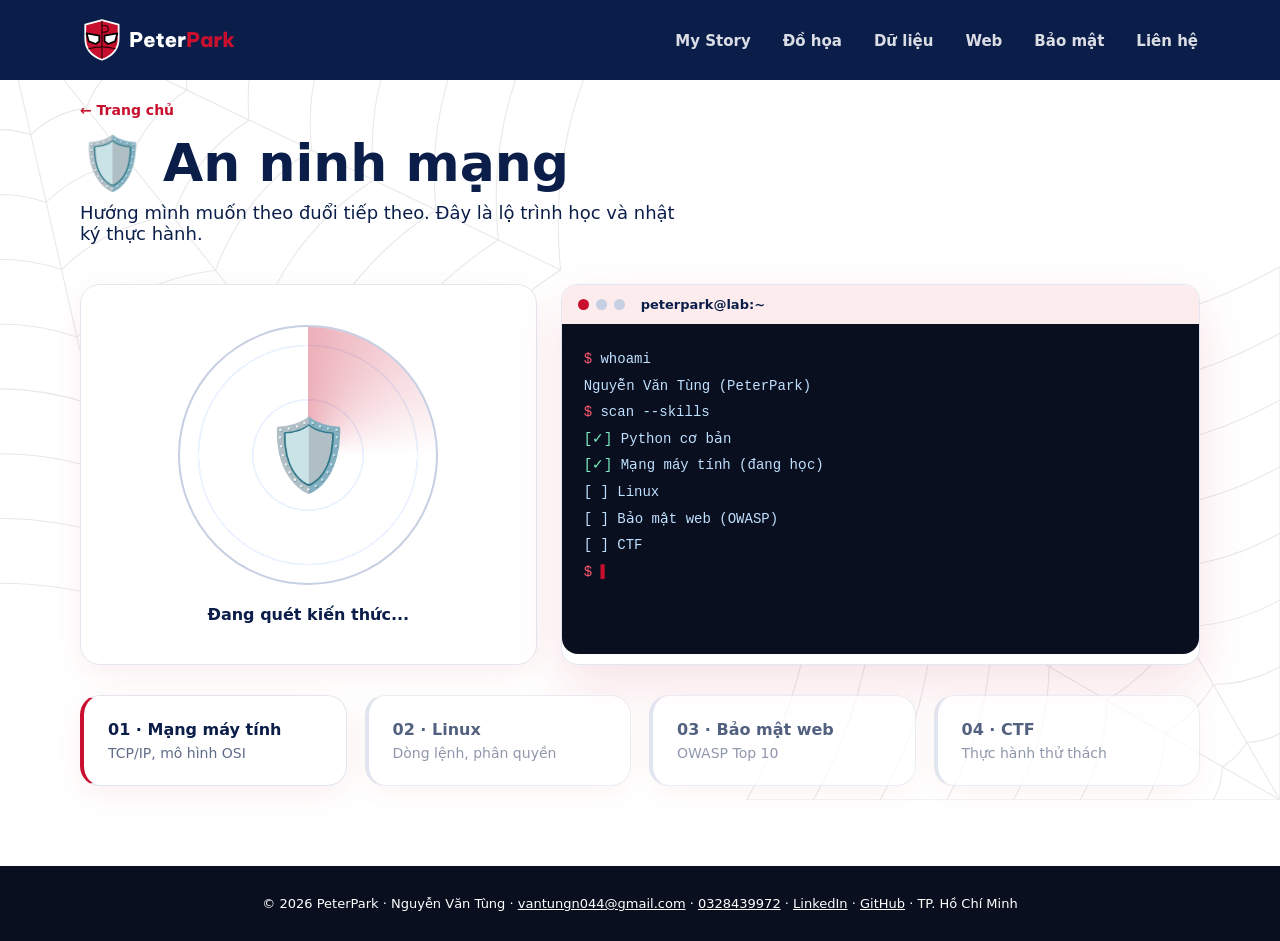
==== an_ninh_mang.html @ 9d6dda5b "PeterPark portfolio site" ====
<!doctype html><html lang="vi"><head><meta charset="utf-8"><meta name="viewport" content="width=device-width,initial-scale=1"><title>An ninh mạng · PeterPark</title><meta name="description" content="An ninh mạng: những gì PeterPark (Nguyễn Văn Tùng) đang học và thực hành."><meta name="author" content="Nguyễn Văn Tùng"><link rel="canonical" href="https://peterpark108.github.io/an_ninh_mang.html"><meta property="og:type" content="website"><meta property="og:title" content="An ninh mạng · PeterPark"><meta property="og:description" content="An ninh mạng: những gì PeterPark (Nguyễn Văn Tùng) đang học và thực hành."><meta property="og:url" content="https://peterpark108.github.io/an_ninh_mang.html"><meta property="og:image" content="https://peterpark108.github.io/img/og_preview.png"><meta property="og:locale" content="vi_VN"><meta name="twitter:card" content="summary_large_image"><link rel="icon" href="logo/favicon.ico" sizes="any"><link rel="icon" type="image/svg+xml" href="logo/2_final_icon_sang.svg"><link rel="apple-touch-icon" href="logo/2_final_icon_192.png"><link rel="stylesheet" href="style.css"></head><body><nav><a class="logo" href="index.html" aria-label="PeterPark"><img src="logo/2_final_ngang_toi.svg" alt="PeterPark" height="44"></a><div class="menu"><a href="index.html#story">My Story</a><a href="thiet_ke_do_hoa.html">Đồ họa</a><a href="xu_ly_du_lieu.html">Dữ liệu</a><a href="thiet_ke_web.html">Web</a><a href="an_ninh_mang.html">Bảo mật</a><a href="index.html#lienhe">Liên hệ</a></div></nav><main>
<section class="sub"><a class="back" href="index.html">← Trang chủ</a><h1 class="up">🛡️ An ninh&nbsp;mạng</h1><p class="lead up d1">Hướng mình muốn theo đuổi tiếp theo. Đây là lộ trình học và nhật ký thực&nbsp;hành.</p>
<div class="sec up d2"><div class="card shield"><div class="radar"><b>🛡️</b></div><p style="margin-top:20px;font-weight:700">Đang quét kiến&nbsp;thức...</p></div>
<div class="win"><div class="bar3"><i></i><i></i><i></i>&nbsp; peterpark@lab:~</div><div class="term"><span class="g">$</span> whoami<br>Nguyễn Văn Tùng (PeterPark)<br><span class="g">$</span> scan --skills<br><span class="ok">[✓]</span> Python cơ bản<br><span class="ok">[✓]</span> Mạng máy tính (đang học)<br>[ ] Linux<br>[ ] Bảo mật web (OWASP)<br>[ ] CTF<br><span class="g">$</span> <span class="caret">▌</span></div></div></div>
<div class="road up d3"><div class="card step"><h4>01 · Mạng máy&nbsp;tính</h4><p style="opacity:.65;font-size:14px">TCP/IP, mô hình&nbsp;OSI</p></div><div class="card step dim"><h4>02 ·&nbsp;Linux</h4><p style="opacity:.65;font-size:14px">Dòng lệnh, phân&nbsp;quyền</p></div><div class="card step dim"><h4>03 · Bảo mật&nbsp;web</h4><p style="opacity:.65;font-size:14px">OWASP Top&nbsp;10</p></div><div class="card step dim"><h4>04 ·&nbsp;CTF</h4><p style="opacity:.65;font-size:14px">Thực hành thử&nbsp;thách</p></div></div></section>
</main><footer>© 2026 PeterPark · Nguyễn Văn Tùng · <a href="mailto:vantungn044@gmail.com">vantungn044@gmail.com</a> · <a href="tel:0328439972">0328439972</a> · <a href="https://www.linkedin.com/in/PeterPark108" target="_blank" rel="noopener">LinkedIn</a> · <a href="https://github.com/PeterPark108" target="_blank" rel="noopener">GitHub</a> · TP. Hồ Chí Minh</footer><script src="web.js"></script></body></html>
---- style.css ----
*{box-sizing:border-box;margin:0;padding:0}
:root{--b:#C8102E;--b2:#1A4FB8;--d:#0B1E4A;--l:#fdecee;--w:#fff}
body{font-family:"Be Vietnam Pro",system-ui,sans-serif;color:var(--d);background:#ffffff;min-height:100vh;overflow-x:hidden}
a{color:inherit;text-decoration:none}
.web{position:fixed;inset:0;z-index:0;pointer-events:none;opacity:.13;animation:sway 14s ease-in-out infinite alternate}
@keyframes sway{to{transform:rotate(2deg) scale(1.03)}}
nav{position:relative;z-index:2;display:flex;justify-content:space-between;align-items:center;padding:24px 80px}
.logo{font-weight:800;font-size:24px;display:flex;align-items:center;gap:10px}.logo span{color:var(--b)}
.logo i{width:34px;height:34px;border-radius:10px;background:linear-gradient(135deg,var(--b),var(--b2));display:grid;place-items:center;color:#fff;font-style:normal;font-size:18px}
.menu a{margin-left:28px;font-weight:600;font-size:15px;opacity:.75;transition:.2s}.menu a:hover{opacity:1;color:var(--b)}
.btn{display:inline-flex;gap:8px;align-items:center;padding:14px 28px;border-radius:14px;font-weight:700;transition:.25s;border:2px solid var(--b)}
.btn.p{background:var(--b);color:#fff;box-shadow:0 10px 30px #C8102E44}.btn.o{color:var(--b);background:#fff}.btn:hover{transform:translateY(-3px)}
main{position:relative;z-index:1}
.up{opacity:0;transform:translateY(24px);animation:up .8s forwards}@keyframes up{to{opacity:1;transform:none}}
.d1{animation-delay:.1s}.d2{animation-delay:.2s}.d3{animation-delay:.3s}.d4{animation-delay:.4s}.d5{animation-delay:.5s}
/* home */
.home{min-height:calc(100vh - 90px);display:flex;flex-direction:column;align-items:center;justify-content:center;text-align:center;padding:30px 80px 60px}
.av{width:110px;height:110px;border-radius:50%;background:var(--l);border:4px solid #fff;box-shadow:0 0 0 3px var(--b2),0 12px 40px #C8102E33;display:grid;place-items:center;color:#8a97b8;font-size:12px;margin-bottom:18px}
.home h1{font-size:64px;font-weight:800;letter-spacing:-1px}.home h1 b{color:var(--b)}
.tag{font-size:19px;opacity:.7;margin:10px 0 40px}
.fields{display:grid;grid-template-columns:repeat(4,250px);gap:24px}
.f{background:#ffffffd9;backdrop-filter:blur(8px);border:1.5px solid #e3e6ef;border-radius:24px;padding:30px 22px;text-align:left;transition:.3s;position:relative;overflow:hidden}
.f:hover{transform:translateY(-8px);border-color:var(--b);box-shadow:0 20px 50px #C8102E2e}
.f .ic{width:56px;height:56px;border-radius:16px;background:var(--l);display:grid;place-items:center;font-size:28px;margin-bottom:18px}
.f h3{font-size:20px;margin-bottom:8px}.f p{font-size:14px;opacity:.65;line-height:1.55}.f .go{margin-top:18px;color:var(--b);font-weight:700;font-size:14px}
.f .st{position:absolute;top:18px;right:18px;font-size:11px;font-weight:700;padding:4px 10px;border-radius:20px;background:var(--l);color:var(--b)}
.cta{display:flex;gap:14px;margin-top:44px}.hint{margin-top:20px;font-size:12px;opacity:.45}
/* sub common */
.sub{padding:20px 80px 80px}.back{font-weight:700;color:var(--b);font-size:14px}
.sub h1{font-size:52px;font-weight:800;margin:14px 0 8px}.sub .lead{font-size:18px;opacity:.7;max-width:720px;margin-bottom:40px}
.ph{background:repeating-linear-gradient(45deg,#eef0f6,#eef0f6 10px,#f8f9fc 10px,#f8f9fc 20px);display:grid;place-items:center;color:#5b6b94;font-size:13px;font-weight:600}
.card{background:#fff;border:1.5px solid #e3e6ef;border-radius:20px;padding:24px;box-shadow:0 8px 30px #C8102E12}
.pill{display:inline-block;padding:5px 12px;border-radius:20px;background:var(--l);color:var(--b);font-size:12px;font-weight:700;margin:0 6px 6px 0}
/* design */
.tools{display:flex;gap:12px;margin-bottom:30px}.tool{padding:10px 18px;border-radius:12px;background:#fff;border:1.5px solid #e3e6ef;font-weight:700}
.board{background:#fff;border-radius:28px;padding:30px;background-image:radial-gradient(#d5dae8 1.2px,transparent 1.2px);background-size:22px 22px;border:1.5px solid #e3e6ef}
.gal{columns:3;gap:22px}.art{break-inside:avoid;margin-bottom:22px;border-radius:18px;overflow:hidden;background:#fff;box-shadow:0 10px 30px #C8102E1c;transition:.3s;position:relative}
.art:hover{transform:rotate(-1deg) scale(1.02)}.art .ph{border-radius:0}.art .cap{padding:14px 16px;font-weight:700}.art .cap small{display:block;font-weight:500;opacity:.55}
.art .lbl{position:absolute;top:-1px;left:16px;background:var(--b);color:#fff;font-size:11px;padding:3px 8px;border-radius:0 0 6px 6px}
/* data */
.kpis{display:grid;grid-template-columns:repeat(4,1fr);gap:20px;margin-bottom:22px}.kpi strong{display:block;font-size:34px;color:var(--b)}.kpi span{font-size:13px;opacity:.6}
.dash{display:grid;grid-template-columns:1.6fr 1fr;gap:22px;margin-bottom:22px}
.bars{display:flex;align-items:flex-end;gap:16px;height:220px;padding-top:20px}.bars div{flex:1;border-radius:10px 10px 4px 4px;background:linear-gradient(var(--b2),var(--b));animation:grow 1.2s ease both;transform-origin:bottom}
@keyframes grow{from{transform:scaleY(0)}}.axis{display:flex;gap:16px;font-size:12px;opacity:.5;margin-top:8px}.axis span{flex:1;text-align:center}
.donut{width:190px;height:190px;border-radius:50%;margin:20px auto;background:conic-gradient(var(--b) 0 40%,var(--b2) 0 70%,#c7cfe3 0 100%);display:grid;place-items:center}.donut i{width:110px;height:110px;border-radius:50%;background:#fff;display:grid;place-items:center;font-style:normal;font-weight:800}
table{width:100%;border-collapse:collapse;font-size:14px}th{text-align:left;background:var(--l);color:var(--b);padding:12px}td{padding:12px;border-bottom:1px solid #eceef4}
h4{font-size:16px;margin-bottom:6px}
/* web */
.ide{display:grid;grid-template-columns:1fr 1fr;gap:22px}.win{border-radius:16px;overflow:hidden;background:#fff;border:1.5px solid #e3e6ef;box-shadow:0 20px 50px #C8102E1f}
.bar3{display:flex;gap:7px;align-items:center;padding:12px 16px;background:var(--l);font-size:13px;font-weight:600}.bar3 i{width:11px;height:11px;border-radius:50%;background:#c7cfe3}.bar3 i:first-child{background:var(--b)}
.code{background:#0B1E4A;color:#cfe2ff;font-family:"JetBrains Mono",monospace;font-size:14px;line-height:1.8;padding:22px;min-height:330px}.code .k{color:#ff6b7d}.code .s{color:#9fc0ff}.code .c{color:#5f7fb5}
.prompt{margin-top:22px;display:flex;gap:12px;align-items:center;background:#fff;border:2px solid var(--b);border-radius:18px;padding:14px 18px;box-shadow:0 10px 30px #C8102E26}
.prompt .ai{width:40px;height:40px;border-radius:12px;background:linear-gradient(135deg,var(--b),var(--b2));color:#fff;display:grid;place-items:center}
.prompt p{flex:1;font-size:16px}.caret{animation:bl 1s steps(1) infinite;color:var(--b)}@keyframes bl{50%{opacity:0}}
.grid3{display:grid;grid-template-columns:repeat(3,1fr);gap:22px;margin-top:30px}
/* security */
.sec{display:grid;grid-template-columns:1fr 1.4fr;gap:24px}.shield{display:grid;place-items:center;padding:40px}
.radar{width:260px;height:260px;border-radius:50%;border:2px solid #c7cfe3;position:relative;background:radial-gradient(circle,#fff 0 30%,#eaf3ff 30% 31%,#fff 31% 60%,#eaf3ff 60% 61%,#fff 61%)}
.radar:after{content:"";position:absolute;inset:0;border-radius:50%;background:conic-gradient(#C8102E55,transparent 25%);animation:spin 3s linear infinite}@keyframes spin{to{transform:rotate(360deg)}}
.radar b{position:absolute;inset:0;display:grid;place-items:center;font-size:70px;z-index:1}
.term{background:#0a0f1f;color:#bfe0ff;font-family:"JetBrains Mono",monospace;font-size:14px;line-height:1.9;padding:22px;border-radius:0 0 16px 16px;min-height:330px}.term .g{color:#ff5a6e}.term .ok{color:#7cf0c0}
.road{display:grid;grid-template-columns:repeat(4,1fr);gap:18px;margin-top:30px}.step{border-left:4px solid var(--b)}.step.dim{border-left-color:#d5dae8;opacity:.7}
footer{position:relative;z-index:1;text-align:center;padding:30px;font-size:13px;opacity:.5}
.fields{grid-template-columns:repeat(4,270px)}
.f{text-align:center;padding:30px 22px 26px}.f .big{width:160px;height:160px;margin:6px auto 18px;display:block;color:var(--b);transition:.35s}
.f:hover .big{transform:scale(1.08) rotate(-3deg);color:#0B3D91}
.story{position:relative;padding:110px 80px 120px;display:grid;grid-template-columns:1fr 1.25fr;gap:70px;align-items:center;max-width:1280px;margin:0 auto}
.story .kick{color:var(--b);font-weight:800;letter-spacing:3px;font-size:13px}.story h2{font-size:48px;font-weight:800;line-height:1.15;margin:12px 0 26px}.story h2 b{color:var(--b)}
.quote{position:relative;background:linear-gradient(135deg,var(--b),var(--b2));color:#fff;border-radius:28px;padding:40px 36px;font-size:24px;font-weight:700;line-height:1.5;box-shadow:0 20px 50px #C8102E40;overflow:hidden}
.quote:before{content:"“";position:absolute;top:-30px;right:18px;font-size:180px;opacity:.25}.quote small{display:block;margin-top:16px;font-size:14px;font-weight:500;opacity:.85}
.quote svg{position:absolute;left:-40px;bottom:-40px;width:200px;opacity:.18}
.story .txt p{font-size:17px;line-height:1.85;margin-bottom:16px;opacity:.85}
.reveal{opacity:0;transform:translateY(40px);transition:1s}.reveal.on{opacity:1;transform:none}

:root{--b:#C8102E;--b2:#1A4FB8;--blue:#0B3D91;--d:#0B1E4A}
h1,h2,h3,h4{text-wrap:balance}p,li,td,small{text-wrap:pretty}
.web{opacity:.09}
/* home mask hero */
.home{position:relative;color:#fff;background:radial-gradient(ellipse at 50% 40%,#d81f3a 0,#B11313 55%,#7d0b12 100%);overflow:hidden;min-height:calc(100vh - 90px)}
.home>*{position:relative;z-index:1}.home .mask{position:absolute;inset:0;width:100%;height:100%;z-index:0;opacity:.32;pointer-events:none}
.home .mask .eye{animation:blink 7s infinite;transform-origin:center;transform-box:fill-box}@keyframes blink{0%,92%,100%{transform:scaleY(1)}95%{transform:scaleY(.08)}}
.home .mask .glow{animation:glow 4s ease-in-out infinite alternate}@keyframes glow{to{opacity:.6}}
.home h1 b{color:#fff;text-shadow:0 0 24px #0B3D91}.home .tag{opacity:.9}.home .hint{opacity:.7}
.av{background:#0B3D91;color:#c9d6f5;box-shadow:0 0 0 3px #0B1E4A,0 12px 40px #0006}
.f{background:#fff;color:var(--d);border:2px solid #0B1E4A;box-shadow:0 10px 30px #0004}.f:hover{border-color:#0B3D91;box-shadow:0 24px 50px #0006}
.f .big{color:#0B3D91}.f:hover .big{color:#C8102E}.f .st{background:#0B3D91;color:#fff}
nav{background:#0B1E4A;color:#fff;padding:18px 80px}.logo span{color:#ff4a5f}.logo i{background:linear-gradient(135deg,#C8102E,#0B3D91)}
/* web-styled buttons */
.webbg{background-image:url("data:image/svg+xml,%3Csvg xmlns='http://www.w3.org/2000/svg' width='60' height='60' fill='none' stroke='%23ffffff' stroke-opacity='.28' stroke-width='1'%3E%3Cpath d='M0 0L60 60M60 0L0 60M30 0V60M0 30H60'/%3E%3Ccircle cx='30' cy='30' r='10'/%3E%3Ccircle cx='30' cy='30' r='22'/%3E%3C/svg%3E")}
.btn{position:relative;border:2px solid #0B1E4A;transform-origin:50% -40px;overflow:visible}
.btn.p{background:#C8102E url("data:image/svg+xml,%3Csvg xmlns='http://www.w3.org/2000/svg' width='60' height='60' fill='none' stroke='%23ffffff' stroke-opacity='.25' stroke-width='1'%3E%3Cpath d='M0 0L60 60M60 0L0 60M30 0V60M0 30H60'/%3E%3Ccircle cx='30' cy='30' r='10'/%3E%3Ccircle cx='30' cy='30' r='22'/%3E%3C/svg%3E");color:#fff;box-shadow:0 8px 0 #0B1E4A,0 14px 30px #0005}
.btn.o{background:#0B3D91 url("data:image/svg+xml,%3Csvg xmlns='http://www.w3.org/2000/svg' width='60' height='60' fill='none' stroke='%23ffffff' stroke-opacity='.2' stroke-width='1'%3E%3Cpath d='M0 0L60 60M60 0L0 60M30 0V60M0 30H60'/%3E%3Ccircle cx='30' cy='30' r='10'/%3E%3Ccircle cx='30' cy='30' r='22'/%3E%3C/svg%3E");color:#fff;box-shadow:0 8px 0 #0B1E4A,0 14px 30px #0004}
.btn:before{content:"";position:absolute;left:50%;bottom:100%;width:2px;height:0;background:linear-gradient(#fff0,#fff);transition:height .35s}
.btn:after{content:"";position:absolute;top:-6px;right:-6px;width:26px;height:26px;background:url("data:image/svg+xml,%3Csvg xmlns='http://www.w3.org/2000/svg' viewBox='0 0 26 26' fill='none' stroke='%23fff' stroke-width='1.2'%3E%3Cpath d='M26 0L0 26M26 0V26M26 0H0M26 9Q18 8 17 0M26 18Q10 16 9 0'/%3E%3C/svg%3E") no-repeat;opacity:.85}
.btn:hover{transform:none;animation:swing .9s ease-in-out}.btn:hover:before{height:60px}
@keyframes swing{0%{transform:rotate(0)}25%{transform:rotate(4deg) translateY(-4px)}50%{transform:rotate(-3deg)}75%{transform:rotate(1.5deg)}100%{transform:rotate(0)}}
.btn:active{transform:translateY(4px);box-shadow:0 3px 0 #0B1E4A}
.menu a{position:relative;color:#fff;opacity:.85;padding:6px 2px}.menu a:hover{color:#ff4a5f;opacity:1}
.menu a:after,.go:after,.back:after,.lk a:after{content:"";position:absolute;left:0;bottom:-2px;height:2px;width:0;background:repeating-linear-gradient(90deg,currentColor 0 6px,transparent 6px 9px);transition:width .4s}
.menu a:hover:after,.f:hover .go:after,.back:hover:after{width:100%}
.go,.back{position:relative;display:inline-block;color:#C8102E}.go:before{content:"🕸 ";font-size:12px;opacity:0;transition:.3s}.f:hover .go:before{opacity:1}
/* story */
.story{max-width:none;background:#0B1E4A;color:#fff}.story .txt p{opacity:.92}.story h2 b{color:#ff4a5f}
.quote{text-wrap:pretty;background:linear-gradient(135deg,#C8102E,#8d0a1c)}
.sub h1 .ac{color:#C8102E}
footer{background:#0a0f1f;color:#fff;opacity:1}
@media(max-width:600px){nav{padding:14px 18px;flex-wrap:wrap;gap:8px}.menu a{margin-left:0;margin-right:14px;font-size:13px}.home{padding:30px 18px 50px}.home h1{font-size:36px}.fields{grid-template-columns:1fr 1fr;gap:12px}.f{padding:18px 10px}.f .big{width:80px;height:80px}.f p{display:none}.f h3{font-size:16px}.cta{flex-wrap:wrap;justify-content:center}
.story{grid-template-columns:1fr;padding:60px 20px;gap:30px}.story h2{font-size:32px}.quote{font-size:19px;padding:28px 22px}
.sub{padding:16px 18px 50px}.sub h1{font-size:34px}.kpis,.dash,.ide,.sec,.grid3,.road{grid-template-columns:1fr}.gal{columns:1}.fields,.kpis{width:100%}table{font-size:12px}.f .st{position:static;display:inline-block;margin-bottom:6px}}
.logo img{display:block;height:44px;width:auto;transition:.3s}.logo:hover img{transform:rotate(-3deg) scale(1.04)}@media(max-width:600px){.logo img{height:34px}}
.gal2{display:grid;grid-template-columns:repeat(2,1fr);gap:26px}
.art2{margin:0;position:relative;background:#fff;border-radius:18px;overflow:hidden;border:2px solid #0B1E4A;box-shadow:6px 6px 0 #0B1E4A;cursor:zoom-in;transition:.3s}
.art2:hover{transform:rotate(-1deg) translateY(-4px);box-shadow:10px 10px 0 #C8102E}.art2 img{display:block;width:100%;height:auto;aspect-ratio:1}
.art2 figcaption{padding:16px 18px}.art2 b{display:block;font-size:18px}.art2 small{display:block;opacity:.6;margin:4px 0 10px}.art2 .lbl{z-index:1}
.art2.soon{cursor:default;display:flex;flex-direction:column;align-items:center;justify-content:center;text-align:center;padding:40px;background:#0B1E4A;color:#fff;border-style:dashed}.art2.soon div{font-size:40px;color:#C8102E}.art2.soon small{max-width:280px}
.lb{position:fixed;inset:0;background:#0a0f1fe6;z-index:50;display:none;flex-direction:column;align-items:center;justify-content:center;gap:14px;padding:30px}.lb.on{display:flex;animation:up .3s forwards}
.lb img{max-width:min(90vw,900px);max-height:80vh;border-radius:12px;box-shadow:0 20px 60px #000}.lb p{color:#fff;font-weight:700}.lb button{position:absolute;top:20px;right:28px;font-size:40px;background:none;border:0;color:#fff;cursor:pointer}
.soonp{background:#0B1E4A;color:#fff}
.contact{text-align:center;padding:90px 20px;background:#fff}.contact .kick{color:#C8102E;font-weight:800;letter-spacing:3px;font-size:13px}.contact h2{font-size:42px;margin:10px 0 14px}.contact p{opacity:.7;margin-bottom:28px}.contact .cta{justify-content:center;flex-wrap:wrap;margin-top:0}
footer a{text-decoration:underline}
@media(max-width:600px){.gal2{grid-template-columns:1fr}.contact h2{font-size:30px}}
.art2 .lbl{position:absolute;top:0;left:16px;background:#C8102E;color:#fff;font-size:11px;padding:3px 8px;border-radius:0 0 6px 6px}
.cinfo{list-style:none;display:flex;flex-wrap:wrap;gap:10px 22px;justify-content:center;margin:22px 0 0;padding:0}
.cinfo li{white-space:nowrap}.cinfo a{color:inherit;text-decoration:none;border-bottom:1px dashed currentColor}
footer a{color:inherit}
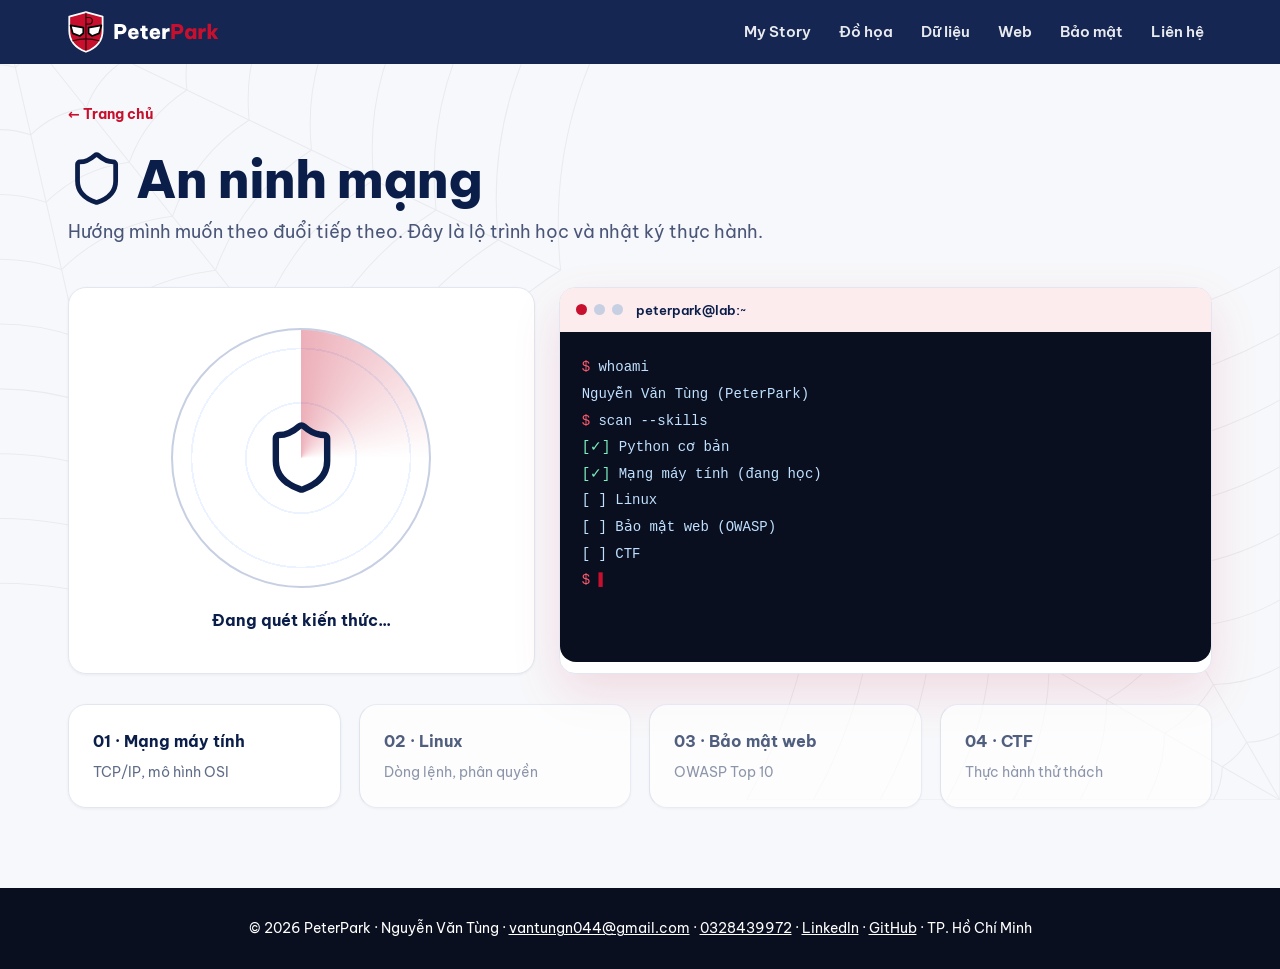
==== commit cc426e23: "Redesign portfolio: editorial chuyên nghiệp, font local, icon SVG, a11y" ====
--- a/an_ninh_mang.html
+++ b/an_ninh_mang.html
@@ -1,6 +1,6 @@
-<!doctype html><html lang="vi"><head><meta charset="utf-8"><meta name="viewport" content="width=device-width,initial-scale=1"><title>An ninh mạng · PeterPark</title><meta name="description" content="An ninh mạng: những gì PeterPark (Nguyễn Văn Tùng) đang học và thực hành."><meta name="author" content="Nguyễn Văn Tùng"><link rel="canonical" href="https://peterpark108.github.io/an_ninh_mang.html"><meta property="og:type" content="website"><meta property="og:title" content="An ninh mạng · PeterPark"><meta property="og:description" content="An ninh mạng: những gì PeterPark (Nguyễn Văn Tùng) đang học và thực hành."><meta property="og:url" content="https://peterpark108.github.io/an_ninh_mang.html"><meta property="og:image" content="https://peterpark108.github.io/img/og_preview.png"><meta property="og:locale" content="vi_VN"><meta name="twitter:card" content="summary_large_image"><link rel="icon" href="logo/favicon.ico" sizes="any"><link rel="icon" type="image/svg+xml" href="logo/2_final_icon_sang.svg"><link rel="apple-touch-icon" href="logo/2_final_icon_192.png"><link rel="stylesheet" href="style.css"></head><body><nav><a class="logo" href="index.html" aria-label="PeterPark"><img src="logo/2_final_ngang_toi.svg" alt="PeterPark" height="44"></a><div class="menu"><a href="index.html#story">My Story</a><a href="thiet_ke_do_hoa.html">Đồ họa</a><a href="xu_ly_du_lieu.html">Dữ liệu</a><a href="thiet_ke_web.html">Web</a><a href="an_ninh_mang.html">Bảo mật</a><a href="index.html#lienhe">Liên hệ</a></div></nav><main>
-<section class="sub"><a class="back" href="index.html">← Trang chủ</a><h1 class="up">🛡️ An ninh&nbsp;mạng</h1><p class="lead up d1">Hướng mình muốn theo đuổi tiếp theo. Đây là lộ trình học và nhật ký thực&nbsp;hành.</p>
-<div class="sec up d2"><div class="card shield"><div class="radar"><b>🛡️</b></div><p style="margin-top:20px;font-weight:700">Đang quét kiến&nbsp;thức...</p></div>
+<!doctype html><html lang="vi"><head><meta charset="utf-8"><meta name="viewport" content="width=device-width,initial-scale=1"><title>An ninh mạng · PeterPark</title><meta name="description" content="An ninh mạng: những gì PeterPark (Nguyễn Văn Tùng) đang học và thực hành."><meta name="author" content="Nguyễn Văn Tùng"><link rel="canonical" href="https://peterpark108.github.io/an_ninh_mang.html"><meta property="og:type" content="website"><meta property="og:title" content="An ninh mạng · PeterPark"><meta property="og:description" content="An ninh mạng: những gì PeterPark (Nguyễn Văn Tùng) đang học và thực hành."><meta property="og:url" content="https://peterpark108.github.io/an_ninh_mang.html"><meta property="og:image" content="https://peterpark108.github.io/img/og_preview.png"><meta property="og:locale" content="vi_VN"><meta name="twitter:card" content="summary_large_image"><link rel="icon" href="logo/favicon.ico" sizes="any"><link rel="icon" type="image/svg+xml" href="logo/2_final_icon_sang.svg"><link rel="apple-touch-icon" href="logo/2_final_icon_192.png"><link rel="preload" href="fonts/bvp-vietnamese-400.woff2" as="font" type="font/woff2" crossorigin><link rel="preload" href="fonts/bvp-latin-400.woff2" as="font" type="font/woff2" crossorigin><link rel="stylesheet" href="fonts.css"><link rel="stylesheet" href="style.css"><meta name="theme-color" content="#0B1E4A"></head><body><a class="skip" href="#main">Bỏ qua tới nội dung</a><nav><a class="logo" href="index.html" aria-label="PeterPark"><img src="logo/2_final_ngang_toi.svg" alt="PeterPark" height="44"></a><div class="menu"><a href="index.html#story">My Story</a><a href="thiet_ke_do_hoa.html">Đồ họa</a><a href="xu_ly_du_lieu.html">Dữ liệu</a><a href="thiet_ke_web.html">Web</a><a href="an_ninh_mang.html">Bảo mật</a><a href="index.html#lienhe">Liên hệ</a></div></nav><main id="main">
+<section class="sub"><a class="back" href="index.html">← Trang chủ</a><h1 class="up"><svg class="i" viewBox="0 0 24 24" fill="none" stroke="currentColor" stroke-width="2" stroke-linecap="round" stroke-linejoin="round" aria-hidden="true" focusable="false"><path d="M20 13c0 5-3.5 7.5-7.66 8.95a1 1 0 0 1-.67-.01C7.5 20.5 4 18 4 13V6a1 1 0 0 1 1-1c2 0 4.5-1.2 6.24-2.72a1.17 1.17 0 0 1 1.52 0C14.51 3.81 17 5 19 5a1 1 0 0 1 1 1z"/></svg> An ninh&nbsp;mạng</h1><p class="lead up d1">Hướng mình muốn theo đuổi tiếp theo. Đây là lộ trình học và nhật ký thực&nbsp;hành.</p>
+<div class="sec up d2"><div class="card shield"><div class="radar"><b><svg class="i" viewBox="0 0 24 24" fill="none" stroke="currentColor" stroke-width="2" stroke-linecap="round" stroke-linejoin="round" aria-hidden="true" focusable="false"><path d="M20 13c0 5-3.5 7.5-7.66 8.95a1 1 0 0 1-.67-.01C7.5 20.5 4 18 4 13V6a1 1 0 0 1 1-1c2 0 4.5-1.2 6.24-2.72a1.17 1.17 0 0 1 1.52 0C14.51 3.81 17 5 19 5a1 1 0 0 1 1 1z"/></svg></b></div><p style="margin-top:20px;font-weight:700">Đang quét kiến&nbsp;thức...</p></div>
 <div class="win"><div class="bar3"><i></i><i></i><i></i>&nbsp; peterpark@lab:~</div><div class="term"><span class="g">$</span> whoami<br>Nguyễn Văn Tùng (PeterPark)<br><span class="g">$</span> scan --skills<br><span class="ok">[✓]</span> Python cơ bản<br><span class="ok">[✓]</span> Mạng máy tính (đang học)<br>[ ] Linux<br>[ ] Bảo mật web (OWASP)<br>[ ] CTF<br><span class="g">$</span> <span class="caret">▌</span></div></div></div>
 <div class="road up d3"><div class="card step"><h4>01 · Mạng máy&nbsp;tính</h4><p style="opacity:.65;font-size:14px">TCP/IP, mô hình&nbsp;OSI</p></div><div class="card step dim"><h4>02 ·&nbsp;Linux</h4><p style="opacity:.65;font-size:14px">Dòng lệnh, phân&nbsp;quyền</p></div><div class="card step dim"><h4>03 · Bảo mật&nbsp;web</h4><p style="opacity:.65;font-size:14px">OWASP Top&nbsp;10</p></div><div class="card step dim"><h4>04 ·&nbsp;CTF</h4><p style="opacity:.65;font-size:14px">Thực hành thử&nbsp;thách</p></div></div></section>
 </main><footer>© 2026 PeterPark · Nguyễn Văn Tùng · <a href="mailto:vantungn044@gmail.com">vantungn044@gmail.com</a> · <a href="tel:0328439972">0328439972</a> · <a href="https://www.linkedin.com/in/PeterPark108" target="_blank" rel="noopener">LinkedIn</a> · <a href="https://github.com/PeterPark108" target="_blank" rel="noopener">GitHub</a> · TP. Hồ Chí Minh</footer><script src="web.js"></script></body></html>
--- a/fonts.css
+++ b/fonts.css
@@ -0,0 +1,13 @@
+/* Be Vietnam Pro – SIL Open Font License 1.1 (xem fonts/OFL.txt). Tự lưu trữ, không dùng CDN. */
+@font-face{font-family:"Be Vietnam Pro";font-style:normal;font-weight:400;font-display:swap;src:url(fonts/bvp-vietnamese-400.woff2) format("woff2");unicode-range:U+0102-0103,U+0110-0111,U+0128-0129,U+0168-0169,U+01A0-01A1,U+01AF-01B0,U+0300-0301,U+0303-0304,U+0308-0309,U+0323,U+0329,U+1EA0-1EF9,U+20AB}
+@font-face{font-family:"Be Vietnam Pro";font-style:normal;font-weight:400;font-display:swap;src:url(fonts/bvp-latin-ext-400.woff2) format("woff2");unicode-range:U+0100-02BA,U+02BD-02C5,U+02C7-02CC,U+02CE-02D7,U+02DD-02FF,U+0304,U+0308,U+0329,U+1D00-1DBF,U+1E00-1E9F,U+1EF2-1EFF,U+2020,U+20A0-20AB,U+20AD-20C0,U+2113,U+2C60-2C7F,U+A720-A7FF}
+@font-face{font-family:"Be Vietnam Pro";font-style:normal;font-weight:400;font-display:swap;src:url(fonts/bvp-latin-400.woff2) format("woff2");unicode-range:U+0000-00FF,U+0131,U+0152-0153,U+02BB-02BC,U+02C6,U+02DA,U+02DC,U+0304,U+0308,U+0329,U+2000-206F,U+20AC,U+2122,U+2191,U+2193,U+2212,U+2215,U+FEFF,U+FFFD}
+@font-face{font-family:"Be Vietnam Pro";font-style:normal;font-weight:600;font-display:swap;src:url(fonts/bvp-vietnamese-600.woff2) format("woff2");unicode-range:U+0102-0103,U+0110-0111,U+0128-0129,U+0168-0169,U+01A0-01A1,U+01AF-01B0,U+0300-0301,U+0303-0304,U+0308-0309,U+0323,U+0329,U+1EA0-1EF9,U+20AB}
+@font-face{font-family:"Be Vietnam Pro";font-style:normal;font-weight:600;font-display:swap;src:url(fonts/bvp-latin-ext-600.woff2) format("woff2");unicode-range:U+0100-02BA,U+02BD-02C5,U+02C7-02CC,U+02CE-02D7,U+02DD-02FF,U+0304,U+0308,U+0329,U+1D00-1DBF,U+1E00-1E9F,U+1EF2-1EFF,U+2020,U+20A0-20AB,U+20AD-20C0,U+2113,U+2C60-2C7F,U+A720-A7FF}
+@font-face{font-family:"Be Vietnam Pro";font-style:normal;font-weight:600;font-display:swap;src:url(fonts/bvp-latin-600.woff2) format("woff2");unicode-range:U+0000-00FF,U+0131,U+0152-0153,U+02BB-02BC,U+02C6,U+02DA,U+02DC,U+0304,U+0308,U+0329,U+2000-206F,U+20AC,U+2122,U+2191,U+2193,U+2212,U+2215,U+FEFF,U+FFFD}
+@font-face{font-family:"Be Vietnam Pro";font-style:normal;font-weight:700;font-display:swap;src:url(fonts/bvp-vietnamese-700.woff2) format("woff2");unicode-range:U+0102-0103,U+0110-0111,U+0128-0129,U+0168-0169,U+01A0-01A1,U+01AF-01B0,U+0300-0301,U+0303-0304,U+0308-0309,U+0323,U+0329,U+1EA0-1EF9,U+20AB}
+@font-face{font-family:"Be Vietnam Pro";font-style:normal;font-weight:700;font-display:swap;src:url(fonts/bvp-latin-ext-700.woff2) format("woff2");unicode-range:U+0100-02BA,U+02BD-02C5,U+02C7-02CC,U+02CE-02D7,U+02DD-02FF,U+0304,U+0308,U+0329,U+1D00-1DBF,U+1E00-1E9F,U+1EF2-1EFF,U+2020,U+20A0-20AB,U+20AD-20C0,U+2113,U+2C60-2C7F,U+A720-A7FF}
+@font-face{font-family:"Be Vietnam Pro";font-style:normal;font-weight:700;font-display:swap;src:url(fonts/bvp-latin-700.woff2) format("woff2");unicode-range:U+0000-00FF,U+0131,U+0152-0153,U+02BB-02BC,U+02C6,U+02DA,U+02DC,U+0304,U+0308,U+0329,U+2000-206F,U+20AC,U+2122,U+2191,U+2193,U+2212,U+2215,U+FEFF,U+FFFD}
+@font-face{font-family:"Be Vietnam Pro";font-style:normal;font-weight:800;font-display:swap;src:url(fonts/bvp-vietnamese-800.woff2) format("woff2");unicode-range:U+0102-0103,U+0110-0111,U+0128-0129,U+0168-0169,U+01A0-01A1,U+01AF-01B0,U+0300-0301,U+0303-0304,U+0308-0309,U+0323,U+0329,U+1EA0-1EF9,U+20AB}
+@font-face{font-family:"Be Vietnam Pro";font-style:normal;font-weight:800;font-display:swap;src:url(fonts/bvp-latin-ext-800.woff2) format("woff2");unicode-range:U+0100-02BA,U+02BD-02C5,U+02C7-02CC,U+02CE-02D7,U+02DD-02FF,U+0304,U+0308,U+0329,U+1D00-1DBF,U+1E00-1E9F,U+1EF2-1EFF,U+2020,U+20A0-20AB,U+20AD-20C0,U+2113,U+2C60-2C7F,U+A720-A7FF}
+@font-face{font-family:"Be Vietnam Pro";font-style:normal;font-weight:800;font-display:swap;src:url(fonts/bvp-latin-800.woff2) format("woff2");unicode-range:U+0000-00FF,U+0131,U+0152-0153,U+02BB-02BC,U+02C6,U+02DA,U+02DC,U+0304,U+0308,U+0329,U+2000-206F,U+20AC,U+2122,U+2191,U+2193,U+2212,U+2215,U+FEFF,U+FFFD}
--- a/style.css
+++ b/style.css
@@ -110,11 +110,11 @@
 .logo img{display:block;height:44px;width:auto;transition:.3s}.logo:hover img{transform:rotate(-3deg) scale(1.04)}@media(max-width:600px){.logo img{height:34px}}
 .gal2{display:grid;grid-template-columns:repeat(2,1fr);gap:26px}
 .art2{margin:0;position:relative;background:#fff;border-radius:18px;overflow:hidden;border:2px solid #0B1E4A;box-shadow:6px 6px 0 #0B1E4A;cursor:zoom-in;transition:.3s}
-.art2:hover{transform:rotate(-1deg) translateY(-4px);box-shadow:10px 10px 0 #C8102E}.art2 img{display:block;width:100%;height:auto;aspect-ratio:1}
+.art2:hover{transform:rotate(-1deg) translateY(-4px);box-shadow:10px 10px 0 #C8102E}.art2 img{display:block;width:100%;height:auto;aspect-ratio:auto;object-fit:contain;background:#0B1E4A}
 .art2 figcaption{padding:16px 18px}.art2 b{display:block;font-size:18px}.art2 small{display:block;opacity:.6;margin:4px 0 10px}.art2 .lbl{z-index:1}
 .art2.soon{cursor:default;display:flex;flex-direction:column;align-items:center;justify-content:center;text-align:center;padding:40px;background:#0B1E4A;color:#fff;border-style:dashed}.art2.soon div{font-size:40px;color:#C8102E}.art2.soon small{max-width:280px}
 .lb{position:fixed;inset:0;background:#0a0f1fe6;z-index:50;display:none;flex-direction:column;align-items:center;justify-content:center;gap:14px;padding:30px}.lb.on{display:flex;animation:up .3s forwards}
-.lb img{max-width:min(90vw,900px);max-height:80vh;border-radius:12px;box-shadow:0 20px 60px #000}.lb p{color:#fff;font-weight:700}.lb button{position:absolute;top:20px;right:28px;font-size:40px;background:none;border:0;color:#fff;cursor:pointer}
+.lb img{max-width:min(90vw,1200px);max-height:80vh;width:auto;height:auto;object-fit:contain;border-radius:12px;box-shadow:0 20px 60px #000}.lb p{color:#fff;font-weight:700}.lb button{position:absolute;top:20px;right:28px;font-size:40px;background:none;border:0;color:#fff;cursor:pointer}
 .soonp{background:#0B1E4A;color:#fff}
 .contact{text-align:center;padding:90px 20px;background:#fff}.contact .kick{color:#C8102E;font-weight:800;letter-spacing:3px;font-size:13px}.contact h2{font-size:42px;margin:10px 0 14px}.contact p{opacity:.7;margin-bottom:28px}.contact .cta{justify-content:center;flex-wrap:wrap;margin-top:0}
 footer a{text-decoration:underline}
@@ -123,3 +123,53 @@
 .cinfo{list-style:none;display:flex;flex-wrap:wrap;gap:10px 22px;justify-content:center;margin:22px 0 0;padding:0}
 .cinfo li{white-space:nowrap}.cinfo a{color:inherit;text-decoration:none;border-bottom:1px dashed currentColor}
 footer a{color:inherit}
+.av{overflow:hidden;padding:0}.av img{width:100%;height:100%;object-fit:cover;object-position:50% 40%;border-radius:50%;display:block}
+/* ===== REDESIGN 2026 — Editorial chuyên nghiệp ===== */
+:root{--ink:#0B1E4A;--mut:#4a5678;--line:#e2e6f0;--bg:#f7f8fb;--red:#C8102E;--blue:#1A4FB8}
+html{scroll-behavior:smooth}body{background:var(--bg);color:var(--ink);line-height:1.6;-webkit-font-smoothing:antialiased}
+.skip{position:absolute;left:12px;top:-60px;z-index:100;background:var(--ink);color:#fff;padding:12px 16px;border-radius:10px;font-weight:700}.skip:focus{top:12px}
+:focus-visible{outline:3px solid var(--blue);outline-offset:3px;border-radius:6px}
+svg.i{width:1.1em;height:1.1em;flex:none;vertical-align:-.18em;stroke:currentColor;fill:none;stroke-width:2;stroke-linecap:round;stroke-linejoin:round}
+.web{opacity:.05}.home .mask{display:none}
+nav{position:sticky;top:0;z-index:20;background:rgba(11,30,74,.96);backdrop-filter:blur(10px);padding:10px clamp(18px,5vw,80px);box-shadow:0 1px 0 #ffffff14}
+.menu{display:flex;gap:4px;flex-wrap:wrap}.menu a{margin:0;padding:10px 12px;min-height:44px;display:inline-flex;align-items:center;border-radius:10px;font-size:14.5px;opacity:.9}.menu a:hover{background:#ffffff14;color:#fff}.menu a:after{display:none}
+.btn{min-height:48px;padding:12px 22px;border-radius:12px;border-width:1.5px}.btn.p{box-shadow:0 6px 18px #C8102E33}.btn.o{border-color:#cdd3e3;color:var(--ink)}.btn.o:hover{border-color:var(--ink)}.btn:hover{transform:translateY(-2px)}
+/* hero */
+.home{min-height:auto;padding:clamp(48px,8vw,96px) clamp(18px,5vw,80px) 72px;background:radial-gradient(900px 400px at 50% -10%,#1A4FB81a,transparent 70%),linear-gradient(#fff,var(--bg));border-bottom:1px solid var(--line)}
+.av{width:120px;height:120px;box-shadow:0 0 0 1px var(--line),0 14px 34px #0B1E4A26;border:4px solid #fff}
+.home h1{font-size:clamp(34px,5.2vw,60px);line-height:1.12;letter-spacing:-.02em;max-width:900px;text-wrap:balance}
+.tag{font-size:clamp(16px,1.6vw,19px);color:var(--mut);opacity:1;margin:14px 0 44px;max-width:640px}
+.fields{grid-template-columns:repeat(4,minmax(0,260px));gap:20px;width:100%;justify-content:center}
+.f{background:#fff;border:1px solid var(--line);border-radius:18px;padding:26px 22px;box-shadow:0 1px 2px #0B1E4A0d;display:flex;flex-direction:column}
+.f:before{content:"";position:absolute;left:0;top:0;right:0;height:3px;background:linear-gradient(90deg,var(--red),var(--blue));transform:scaleX(0);transform-origin:left;transition:.35s}
+.f:hover{transform:translateY(-4px);border-color:#cfd6e8;box-shadow:0 18px 40px #0B1E4A1f}.f:hover:before{transform:scaleX(1)}
+.f .big{width:44px;height:44px;color:var(--red);margin-bottom:16px}.f p{color:var(--mut);opacity:1}.f .go{margin-top:auto;padding-top:16px}.go:before{content:none!important}
+.f .st{background:#eef2fb;color:var(--blue)}
+/* story */
+.story{padding:clamp(56px,8vw,100px) clamp(18px,6vw,100px)}.story .kick,.contact .kick,.kick{letter-spacing:.18em;font-size:12.5px;font-weight:800}
+.quote{border-radius:20px;line-height:1.45}
+.story .txt p{line-height:1.75;margin-bottom:14px;max-width:68ch}
+/* contact */
+.contact{background:#fff;border-top:1px solid var(--line)}.contact p{color:var(--mut);opacity:1}
+.cinfo li{display:inline-flex;align-items:center;gap:8px;min-height:44px}.cinfo svg.i{color:var(--red)}
+footer{padding:28px 20px;text-align:center;font-size:14px;line-height:1.8;background:#0a0f1f}
+/* sub pages */
+.sub{max-width:1240px;margin:0 auto;padding:28px clamp(18px,5vw,48px) 80px}.back{display:inline-flex;align-items:center;min-height:44px}
+.sub h1{font-size:clamp(32px,4.4vw,52px);letter-spacing:-.02em;line-height:1.15}.sub .lead{color:var(--mut);opacity:1}
+.card{border:1px solid var(--line);border-radius:18px;box-shadow:0 1px 3px #0B1E4A0f}
+.art2{border:1px solid var(--line);box-shadow:0 8px 24px #0B1E4A14}.art2:hover{transform:translateY(-4px);box-shadow:0 18px 40px #0B1E4A26}
+.tools{flex-wrap:wrap}.tool{border:1px solid var(--line)}
+img{max-width:100%;height:auto}
+.lb button{min-width:48px;min-height:48px}
+@media(max-width:1100px){.fields{grid-template-columns:repeat(2,minmax(0,1fr));max-width:640px}}
+@media(max-width:600px){nav{position:static}.menu{width:100%;flex-wrap:nowrap;overflow-x:auto;scrollbar-width:none;margin:0 -6px}.menu a{white-space:nowrap;padding:10px 10px}
+.fields{grid-template-columns:1fr 1fr}.f{padding:18px 14px}.f .big{width:36px;height:36px}.cta{width:100%}.cta .btn{flex:1 1 100%;justify-content:center}
+.cinfo{flex-direction:column;align-items:center;gap:0}.sub *{min-width:0}pre,.code{white-space:pre-wrap;word-break:break-word}.tools .tool{flex:1 1 40%}}
+@media(prefers-reduced-motion:reduce){*,*:before,*:after{animation:none!important;transition:none!important;scroll-behavior:auto!important}.up{opacity:1;transform:none}.reveal{opacity:1!important;transform:none!important}}
+.home h1,.home h1 *{color:var(--ink);text-shadow:none}.home h1 b{color:var(--red)!important}
+.btn{border:1.5px solid var(--red);transform-origin:center}.btn:before,.btn:after{content:none!important}
+.btn.p{background:var(--red);color:#fff;box-shadow:0 6px 18px #C8102E33}.btn.p:hover{background:#a50d26}
+.btn.o{background:#fff;color:var(--ink);border-color:#cdd3e3;box-shadow:none}
+.btn:hover{animation:none;transform:translateY(-2px)}.btn:active{transform:translateY(1px);box-shadow:none}
+@media(max-width:600px){.home h1{font-size:34px}}
+.home h1 b{text-shadow:none!important}
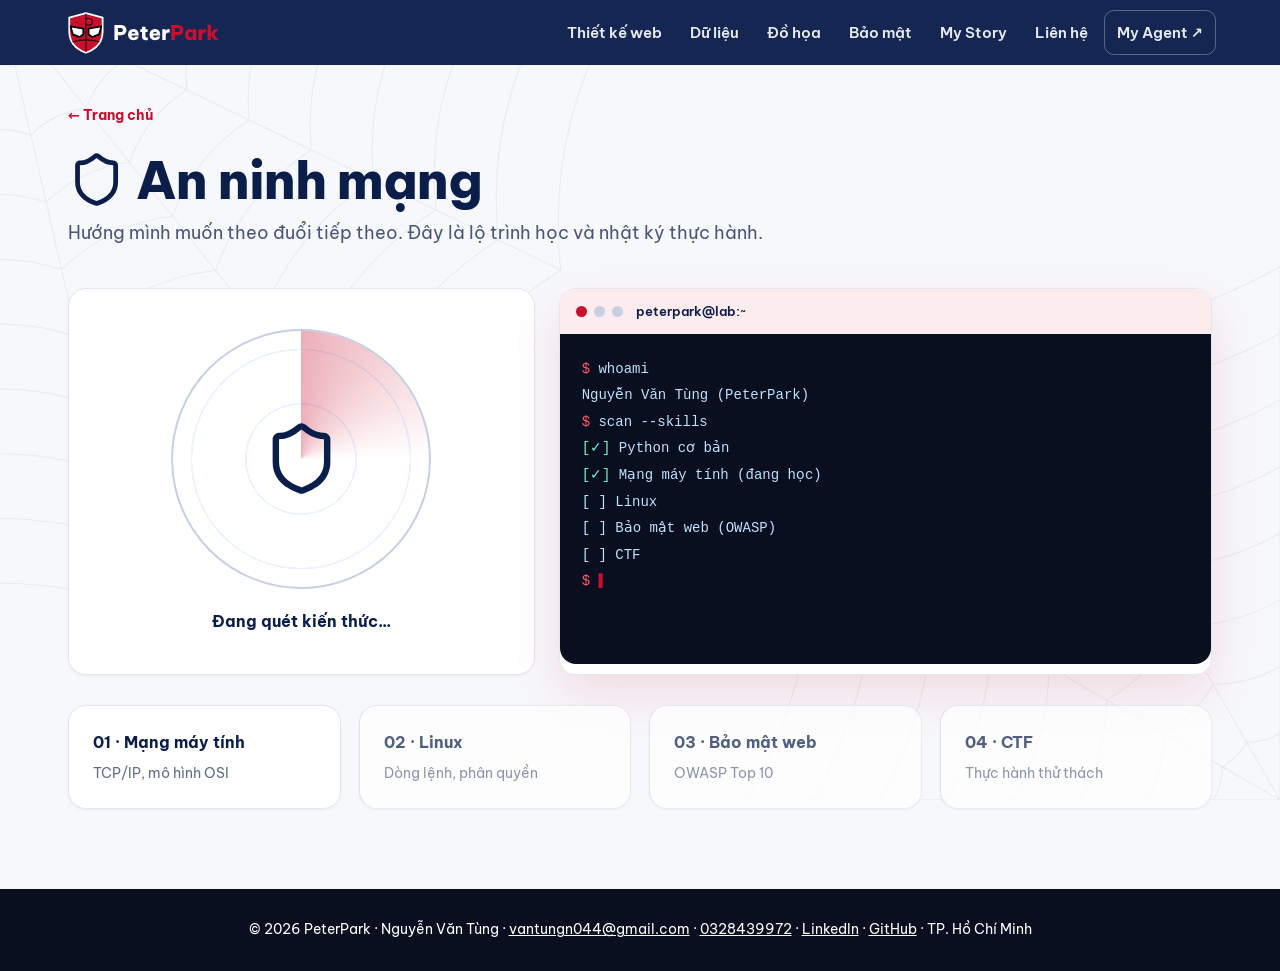
==== commit 681524b0: "Đưa thiết kế web lên thế mạnh chính: trang Web dạng thẻ + tab lọc + cửa sổ chi tiết, ảnh My Agent/Nh" ====
--- a/an_ninh_mang.html
+++ b/an_ninh_mang.html
@@ -1,4 +1,4 @@
-<!doctype html><html lang="vi"><head><meta charset="utf-8"><meta name="viewport" content="width=device-width,initial-scale=1"><title>An ninh mạng · PeterPark</title><meta name="description" content="An ninh mạng: những gì PeterPark (Nguyễn Văn Tùng) đang học và thực hành."><meta name="author" content="Nguyễn Văn Tùng"><link rel="canonical" href="https://peterpark108.github.io/an_ninh_mang.html"><meta property="og:type" content="website"><meta property="og:title" content="An ninh mạng · PeterPark"><meta property="og:description" content="An ninh mạng: những gì PeterPark (Nguyễn Văn Tùng) đang học và thực hành."><meta property="og:url" content="https://peterpark108.github.io/an_ninh_mang.html"><meta property="og:image" content="https://peterpark108.github.io/img/og_preview.png"><meta property="og:locale" content="vi_VN"><meta name="twitter:card" content="summary_large_image"><link rel="icon" href="logo/favicon.ico" sizes="any"><link rel="icon" type="image/svg+xml" href="logo/2_final_icon_sang.svg"><link rel="apple-touch-icon" href="logo/2_final_icon_192.png"><link rel="preload" href="fonts/bvp-vietnamese-400.woff2" as="font" type="font/woff2" crossorigin><link rel="preload" href="fonts/bvp-latin-400.woff2" as="font" type="font/woff2" crossorigin><link rel="stylesheet" href="fonts.css"><link rel="stylesheet" href="style.css"><meta name="theme-color" content="#0B1E4A"></head><body><a class="skip" href="#main">Bỏ qua tới nội dung</a><nav><a class="logo" href="index.html" aria-label="PeterPark"><img src="logo/2_final_ngang_toi.svg" alt="PeterPark" height="44"></a><div class="menu"><a href="index.html#story">My Story</a><a href="thiet_ke_do_hoa.html">Đồ họa</a><a href="xu_ly_du_lieu.html">Dữ liệu</a><a href="thiet_ke_web.html">Web</a><a href="an_ninh_mang.html">Bảo mật</a><a href="index.html#lienhe">Liên hệ</a></div></nav><main id="main">
+<!doctype html><html lang="vi"><head><meta charset="utf-8"><meta name="viewport" content="width=device-width,initial-scale=1"><title>An ninh mạng · PeterPark</title><meta name="description" content="An ninh mạng: những gì PeterPark (Nguyễn Văn Tùng) đang học và thực hành."><meta name="author" content="Nguyễn Văn Tùng"><link rel="canonical" href="https://portfolio.myagentvn.com/an_ninh_mang.html"><meta property="og:type" content="website"><meta property="og:title" content="An ninh mạng · PeterPark"><meta property="og:description" content="An ninh mạng: những gì PeterPark (Nguyễn Văn Tùng) đang học và thực hành."><meta property="og:url" content="https://portfolio.myagentvn.com/an_ninh_mang.html"><meta property="og:image" content="https://portfolio.myagentvn.com/img/og_preview.png"><meta property="og:locale" content="vi_VN"><meta name="twitter:card" content="summary_large_image"><link rel="icon" href="logo/favicon.ico" sizes="any"><link rel="icon" type="image/svg+xml" href="logo/2_final_icon_sang.svg"><link rel="apple-touch-icon" href="logo/2_final_icon_192.png"><link rel="preload" href="fonts/bvp-vietnamese-400.woff2" as="font" type="font/woff2" crossorigin><link rel="preload" href="fonts/bvp-latin-400.woff2" as="font" type="font/woff2" crossorigin><link rel="stylesheet" href="fonts.css"><link rel="stylesheet" href="style.css"><style>.mn-ma{border:1.5px solid #ffffff55}</style><meta name="theme-color" content="#0B1E4A"><meta property="og:site_name" content="PeterPark"><meta property="og:image:width" content="1200"><meta property="og:image:height" content="630"><meta property="og:image:alt" content="PeterPark – portfolio của Nguyễn Văn Tùng"><meta name="twitter:title" content="An ninh mạng · PeterPark"><meta name="twitter:description" content="An ninh mạng: những gì PeterPark (Nguyễn Văn Tùng) đang học và thực hành."><meta name="twitter:image" content="https://portfolio.myagentvn.com/img/og_preview.png"><meta name="twitter:image:alt" content="PeterPark – portfolio của Nguyễn Văn Tùng"><script type="application/ld+json">{"@context": "https://schema.org", "@graph": [{"@type": "WebPage", "@id": "https://portfolio.myagentvn.com/an_ninh_mang.html", "url": "https://portfolio.myagentvn.com/an_ninh_mang.html", "name": "An ninh mạng · PeterPark", "description": "An ninh mạng: những gì PeterPark (Nguyễn Văn Tùng) đang học và thực hành.", "inLanguage": "vi", "isPartOf": {"@id": "https://portfolio.myagentvn.com/#website"}, "author": {"@type": "Person", "name": "Nguyễn Văn Tùng", "url": "https://portfolio.myagentvn.com/"}}, {"@type": "BreadcrumbList", "itemListElement": [{"@type": "ListItem", "position": 1, "name": "Trang chủ", "item": "https://portfolio.myagentvn.com/"}, {"@type": "ListItem", "position": 2, "name": "An ninh mạng", "item": "https://portfolio.myagentvn.com/an_ninh_mang.html"}]}]}</script></head><body><a class="skip" href="#main">Bỏ qua tới nội dung</a><nav aria-label="Điều hướng chính"><a class="logo" href="index.html" aria-label="PeterPark"><img src="logo/2_final_ngang_toi.svg" alt="PeterPark" height="44"></a><button class="burger" type="button" aria-label="Mở menu" aria-expanded="false" aria-controls="menu"><svg viewBox="0 0 24 24" width="24" height="24" aria-hidden="true" fill="none" stroke="currentColor" stroke-width="2" stroke-linecap="round"><path class="b1" d="M4 7h16"/><path class="b2" d="M4 12h16"/><path class="b3" d="M4 17h16"/></svg></button><div class="menu" id="menu"><a href="thiet_ke_web.html">Thiết kế web</a><a href="xu_ly_du_lieu.html">Dữ liệu</a><a href="thiet_ke_do_hoa.html">Đồ họa</a><a href="an_ninh_mang.html" aria-current="page">Bảo mật</a><a href="index.html#story">My Story</a><a href="index.html#lienhe">Liên hệ</a><a class="mn-ma" href="https://myagentvn.com/" target="_blank" rel="noopener">My Agent ↗</a></div></nav><main id="main">
 <section class="sub"><a class="back" href="index.html">← Trang chủ</a><h1 class="up"><svg class="i" viewBox="0 0 24 24" fill="none" stroke="currentColor" stroke-width="2" stroke-linecap="round" stroke-linejoin="round" aria-hidden="true" focusable="false"><path d="M20 13c0 5-3.5 7.5-7.66 8.95a1 1 0 0 1-.67-.01C7.5 20.5 4 18 4 13V6a1 1 0 0 1 1-1c2 0 4.5-1.2 6.24-2.72a1.17 1.17 0 0 1 1.52 0C14.51 3.81 17 5 19 5a1 1 0 0 1 1 1z"/></svg> An ninh&nbsp;mạng</h1><p class="lead up d1">Hướng mình muốn theo đuổi tiếp theo. Đây là lộ trình học và nhật ký thực&nbsp;hành.</p>
 <div class="sec up d2"><div class="card shield"><div class="radar"><b><svg class="i" viewBox="0 0 24 24" fill="none" stroke="currentColor" stroke-width="2" stroke-linecap="round" stroke-linejoin="round" aria-hidden="true" focusable="false"><path d="M20 13c0 5-3.5 7.5-7.66 8.95a1 1 0 0 1-.67-.01C7.5 20.5 4 18 4 13V6a1 1 0 0 1 1-1c2 0 4.5-1.2 6.24-2.72a1.17 1.17 0 0 1 1.52 0C14.51 3.81 17 5 19 5a1 1 0 0 1 1 1z"/></svg></b></div><p style="margin-top:20px;font-weight:700">Đang quét kiến&nbsp;thức...</p></div>
 <div class="win"><div class="bar3"><i></i><i></i><i></i>&nbsp; peterpark@lab:~</div><div class="term"><span class="g">$</span> whoami<br>Nguyễn Văn Tùng (PeterPark)<br><span class="g">$</span> scan --skills<br><span class="ok">[✓]</span> Python cơ bản<br><span class="ok">[✓]</span> Mạng máy tính (đang học)<br>[ ] Linux<br>[ ] Bảo mật web (OWASP)<br>[ ] CTF<br><span class="g">$</span> <span class="caret">▌</span></div></div></div>
--- a/style.css
+++ b/style.css
@@ -173,3 +173,22 @@
 .btn:hover{animation:none;transform:translateY(-2px)}.btn:active{transform:translateY(1px);box-shadow:none}
 @media(max-width:600px){.home h1{font-size:34px}}
 .home h1 b{text-shadow:none!important}
+/* ===== v2: giữ mặt nạ nhện + nút đu tơ, menu ☰ trên điện thoại ===== */
+.home{position:relative;overflow:hidden}.home>*:not(.mask){position:relative;z-index:1}
+.home .mask{display:block!important;position:absolute;inset:0;width:100%;height:100%;z-index:0;opacity:.14;pointer-events:none}
+.home .mask .glow{display:none}
+.btn{transform-origin:50% -40px;overflow:visible;position:relative}
+.btn:before{content:""!important;position:absolute;left:50%;bottom:100%;width:1.5px;height:0;background:linear-gradient(#0B1E4A00,#0B1E4A99);transition:height .35s;pointer-events:none}
+.btn:hover{transform:none;animation:swing .9s ease-in-out}.btn:hover:before{height:40px}
+.btn:active{transform:translateY(1px)}
+.burger{display:none;width:44px;height:44px;margin-left:auto;align-items:center;justify-content:center;background:transparent;color:#fff;border:1.5px solid #ffffff40;border-radius:12px;cursor:pointer;padding:0}
+.burger:focus-visible{outline:3px solid #ffbf00;outline-offset:2px}
+.burger path{transition:transform .2s,opacity .2s;transform-origin:center;transform-box:fill-box}
+nav.open .burger .b1{transform:translateY(5px) rotate(45deg)}nav.open .burger .b2{opacity:0}nav.open .burger .b3{transform:translateY(-5px) rotate(-45deg)}
+@media(max-width:860px){nav{position:sticky;top:0;display:flex;flex-wrap:nowrap;align-items:center;justify-content:space-between}
+ .burger{display:inline-flex}
+ .menu{display:none!important;position:absolute;left:0;right:0;top:100%;margin:0!important;width:auto!important;flex-direction:column;gap:2px;padding:8px 14px 14px;background:#0B1E4A;box-shadow:0 14px 30px #0B1E4A40;overflow:visible!important}
+ nav.open .menu{display:flex!important}
+ .menu a{width:100%;min-height:48px;padding:12px 14px!important;font-size:16px!important;white-space:normal!important;opacity:1}
+}
+@media(prefers-reduced-motion:reduce){.btn:hover{animation:none!important}.btn:hover:before{height:0}.home .mask .eye{animation:none!important}.burger path{transition:none}}
